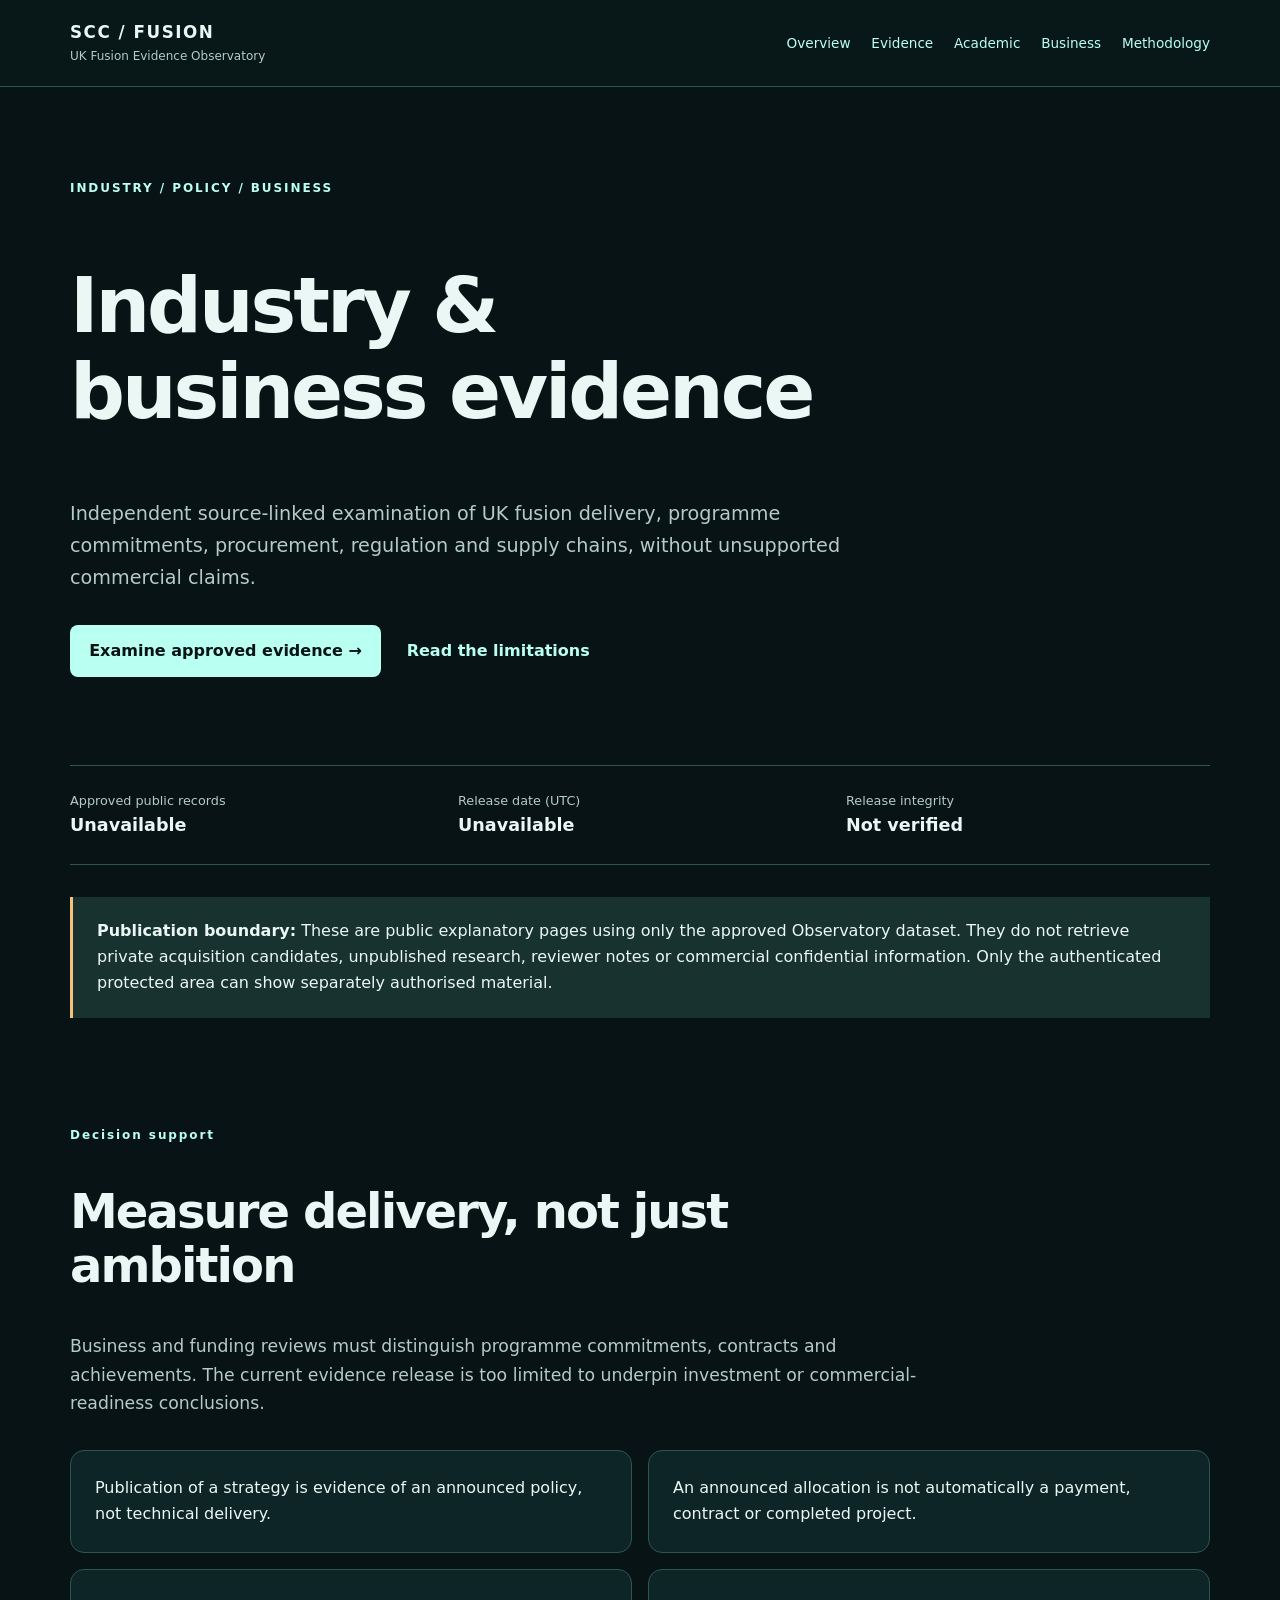
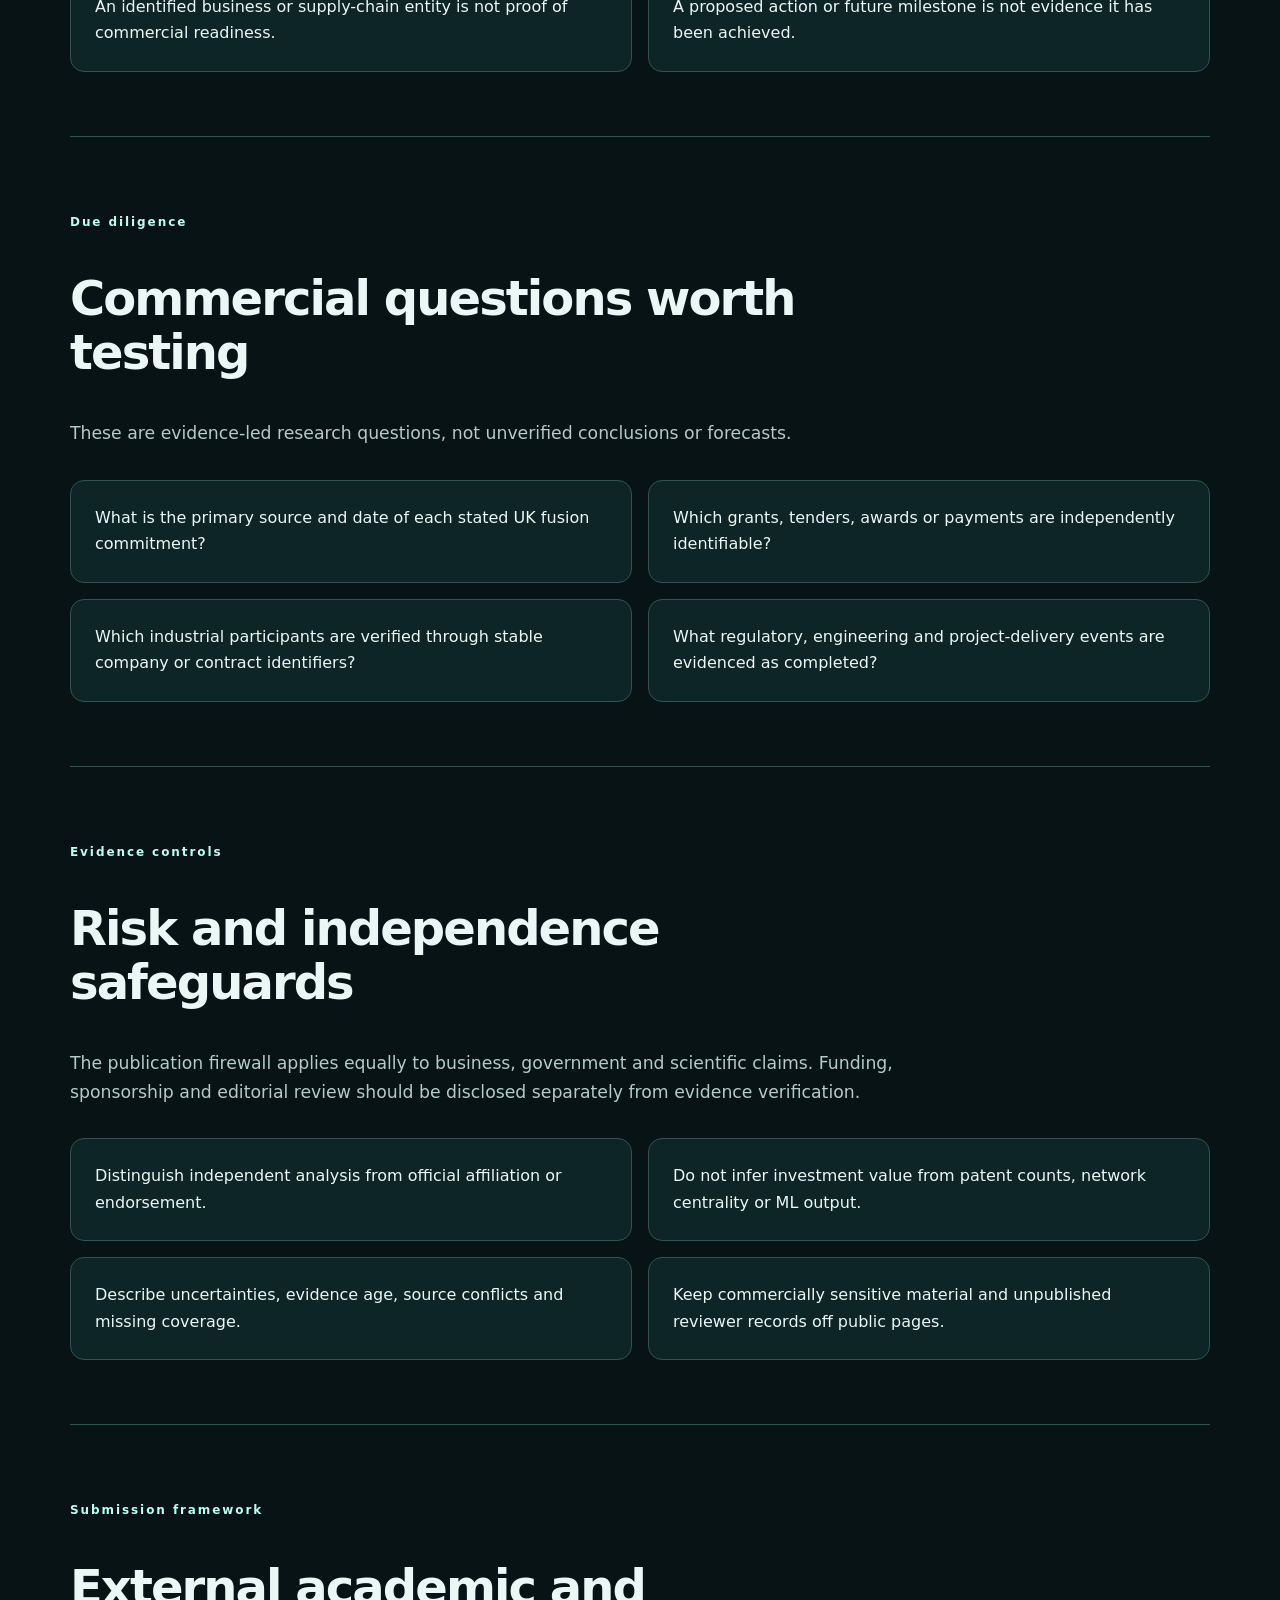
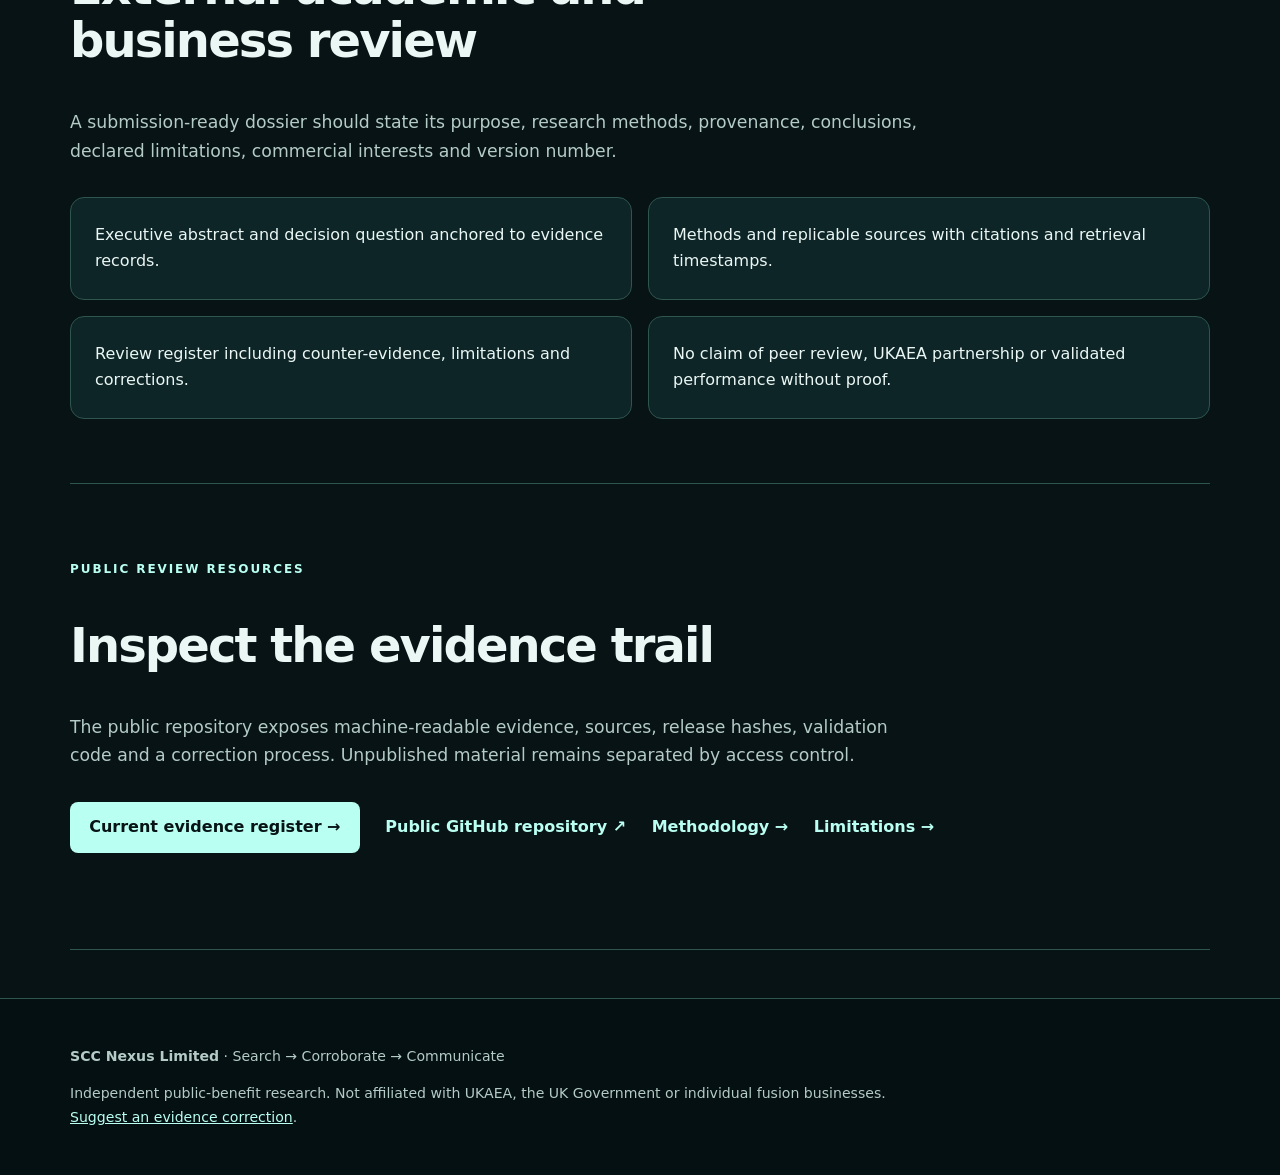
==== docs/business/index.html @ c36cbdc1 "Add redacted academic and industry evidence pages with release integrity verification" ====
<!doctype html>
<html lang="en-GB"><head>
<meta charset="utf-8"><meta name="viewport" content="width=device-width,initial-scale=1">
<meta name="description" content="Independent source-linked examination of UK fusion delivery, programme commitments, procurement, regulation and supply chains, without unsupported commercial claims.">
<meta name="robots" content="index,follow">
<link rel="canonical" href="https://www.sccnexus.co.uk/nuclear_fusion/business/">
<link rel="icon" href="../favicon.svg" type="image/svg+xml">
<link rel="apple-touch-icon" href="../apple-touch-icon.png" sizes="180x180">
<link rel="stylesheet" href="../assets/submission.css"><script defer src="../assets/submission.js"></script>
<title>Industry & business evidence | SCC Nexus UK Fusion Evidence</title></head><body>
<a class="skip" href="#main">Skip to content</a>
<header class="site-head"><div class="shell nav"><a class="wordmark" href="../index.html"><strong>SCC / FUSION</strong><small>UK Fusion Evidence Observatory</small></a><nav aria-label="Main menu"><a href="../index.html">Overview</a><a href="../explore.html">Evidence</a><a href="../research/">Academic</a><a href="../business/">Business</a><a href="../methodology.html">Methodology</a></nav></div></header>
<main id="main" class="shell"><section class="hero"><p class="kicker">INDUSTRY / POLICY / BUSINESS</p><h1>Industry & business evidence</h1><p class="lede">Independent source-linked examination of UK fusion delivery, programme commitments, procurement, regulation and supply chains, without unsupported commercial claims.</p><div class="links"><a class="primary" href="../explore.html">Examine approved evidence →</a><a href="../limitations.html">Read the limitations</a></div></section>
<div class="metrics" aria-label="Published evidence release status"><div><span>Approved public records</span><strong data-records>Checking</strong></div><div><span>Release date (UTC)</span><strong data-release-date>Checking</strong></div><div><span>Release integrity</span><strong data-integrity>Checking</strong></div></div>
<p class="caution"><strong>Publication boundary:</strong> These are public explanatory pages using only the approved Observatory dataset. They do not retrieve private acquisition candidates, unpublished research, reviewer notes or commercial confidential information. Only the authenticated protected area can show separately authorised material.</p>
<section aria-labelledby="section-0" class="brief-section"><p class="kicker">Decision support</p><h2 id="section-0">Measure delivery, not just ambition</h2><p class="section-intro">Business and funding reviews must distinguish programme commitments, contracts and achievements. The current evidence release is too limited to underpin investment or commercial-readiness conclusions.</p><div class="brief-grid"><div class="brief-card">Publication of a strategy is evidence of an announced policy, not technical delivery.</div><div class="brief-card">An announced allocation is not automatically a payment, contract or completed project.</div><div class="brief-card">An identified business or supply-chain entity is not proof of commercial readiness.</div><div class="brief-card">A proposed action or future milestone is not evidence it has been achieved.</div></div></section><section aria-labelledby="section-1" class="brief-section"><p class="kicker">Due diligence</p><h2 id="section-1">Commercial questions worth testing</h2><p class="section-intro">These are evidence-led research questions, not unverified conclusions or forecasts.</p><div class="brief-grid"><div class="brief-card">What is the primary source and date of each stated UK fusion commitment?</div><div class="brief-card">Which grants, tenders, awards or payments are independently identifiable?</div><div class="brief-card">Which industrial participants are verified through stable company or contract identifiers?</div><div class="brief-card">What regulatory, engineering and project-delivery events are evidenced as completed?</div></div></section><section aria-labelledby="section-2" class="brief-section"><p class="kicker">Evidence controls</p><h2 id="section-2">Risk and independence safeguards</h2><p class="section-intro">The publication firewall applies equally to business, government and scientific claims. Funding, sponsorship and editorial review should be disclosed separately from evidence verification.</p><div class="brief-grid"><div class="brief-card">Distinguish independent analysis from official affiliation or endorsement.</div><div class="brief-card">Do not infer investment value from patent counts, network centrality or ML output.</div><div class="brief-card">Describe uncertainties, evidence age, source conflicts and missing coverage.</div><div class="brief-card">Keep commercially sensitive material and unpublished reviewer records off public pages.</div></div></section><section aria-labelledby="section-3" class="brief-section"><p class="kicker">Submission framework</p><h2 id="section-3">External academic and business review</h2><p class="section-intro">A submission-ready dossier should state its purpose, research methods, provenance, conclusions, declared limitations, commercial interests and version number.</p><div class="brief-grid"><div class="brief-card">Executive abstract and decision question anchored to evidence records.</div><div class="brief-card">Methods and replicable sources with citations and retrieval timestamps.</div><div class="brief-card">Review register including counter-evidence, limitations and corrections.</div><div class="brief-card">No claim of peer review, UKAEA partnership or validated performance without proof.</div></div></section>
<section class="brief-section"><p class="kicker">PUBLIC REVIEW RESOURCES</p><h2>Inspect the evidence trail</h2><p class="section-intro">The public repository exposes machine-readable evidence, sources, release hashes, validation code and a correction process. Unpublished material remains separated by access control.</p><div class="links"><a class="primary" href="../explore.html">Current evidence register →</a><a href="https://github.com/sccnexusdata/UK-Fusion-Evidence-Observatory">Public GitHub repository ↗</a><a href="../methodology.html">Methodology →</a><a href="../limitations.html">Limitations →</a></div></section>
</main><footer><div class="shell"><p><strong>SCC Nexus Limited</strong> · Search → Corroborate → Communicate</p><p>Independent public-benefit research. Not affiliated with UKAEA, the UK Government or individual fusion businesses. <a href="https://github.com/sccnexusdata/UK-Fusion-Evidence-Observatory/issues/new/choose">Suggest an evidence correction</a>.</p></div></footer></body></html>
---- docs/assets/submission.css ----
:root{color-scheme:dark;--bg:#071315;--paper:#0e2527;--ink:#eaf7f4;--muted:#b4cbc6;--accent:#b9fff2;--line:#2e554e;--gold:#f4c17d}*{box-sizing:border-box}html{scroll-behavior:smooth}body{margin:0;background:var(--bg);color:var(--ink);font:16px/1.65 system-ui,-apple-system,"Segoe UI",sans-serif}a{color:var(--accent)}a:focus-visible{outline:3px solid var(--gold);outline-offset:3px}.shell{width:min(1140px,calc(100% - 40px));margin:auto}.skip{position:absolute;left:-9999px}.skip:focus{top:1rem;left:1rem;z-index:10;background:white;color:black;padding:.75rem}.site-head{border-bottom:1px solid var(--line);background:#081819}.nav{display:flex;justify-content:space-between;align-items:center;gap:1.5rem;min-height:86px}.wordmark{text-decoration:none;color:var(--ink)}.wordmark strong,.wordmark small{display:block}.wordmark strong{font-size:1.05rem;letter-spacing:.09em}.wordmark small{color:var(--muted);font-size:.75rem}.nav nav{display:flex;flex-wrap:wrap;gap:1.3rem}.nav nav a{font-size:.85rem;text-decoration:none}.nav nav a:hover{text-decoration:underline}h1,h2{letter-spacing:-.04em;line-height:1.12}h1{font-size:clamp(2.7rem,6vw,5.2rem);max-width:15ch}h2{font-size:clamp(1.9rem,4vw,3rem)}.hero{padding:5rem 0 3.5rem}.kicker{font-size:.75rem;letter-spacing:.16em;color:var(--accent);font-weight:800}.lede{max-width:850px;color:var(--muted);font-size:1.2rem}.links{display:flex;flex-wrap:wrap;align-items:center;gap:1rem 1.6rem;margin:2rem 0}.links a{text-decoration:none;font-weight:700}.links .primary{background:var(--accent);color:var(--bg);padding:.78rem 1.2rem;border-radius:8px}.metrics{display:grid;grid-template-columns:repeat(3,1fr);gap:1.5rem;border-block:1px solid var(--line);padding:1.5rem 0}.metrics span,.metrics strong{display:block}.metrics span{font-size:.8rem;color:var(--muted)}.metrics strong{font-size:1.1rem}.caution{padding:1.3rem 1.5rem;background:#18322f;border-left:3px solid var(--gold);margin:2rem 0;color:var(--ink)}.brief-section{padding:4rem 0;border-bottom:1px solid var(--line)}.brief-section h2{max-width:780px}.section-intro{max-width:850px;font-size:1.08rem;color:var(--muted)}.brief-grid{display:grid;grid-template-columns:repeat(2,minmax(0,1fr));gap:1rem;margin-top:2rem}.brief-card{background:var(--paper);padding:1.5rem;border:1px solid var(--line);border-radius:14px;color:var(--ink)}footer{margin-top:3rem;padding:2rem 0;border-top:1px solid var(--line);background:#041012;color:var(--muted);font-size:.88rem}footer p{max-width:850px}@media(max-width:780px){.nav{align-items:flex-start;flex-direction:column;padding:1rem 0}.hero{padding:3rem 0 1.5rem}.brief-grid{grid-template-columns:1fr}}@media(max-width:530px){.shell{width:calc(100% - 28px)}.metrics{grid-template-columns:1fr;gap:.75rem}.nav nav{gap:.5rem .9rem}}@media(prefers-reduced-motion:reduce){html{scroll-behavior:auto}}
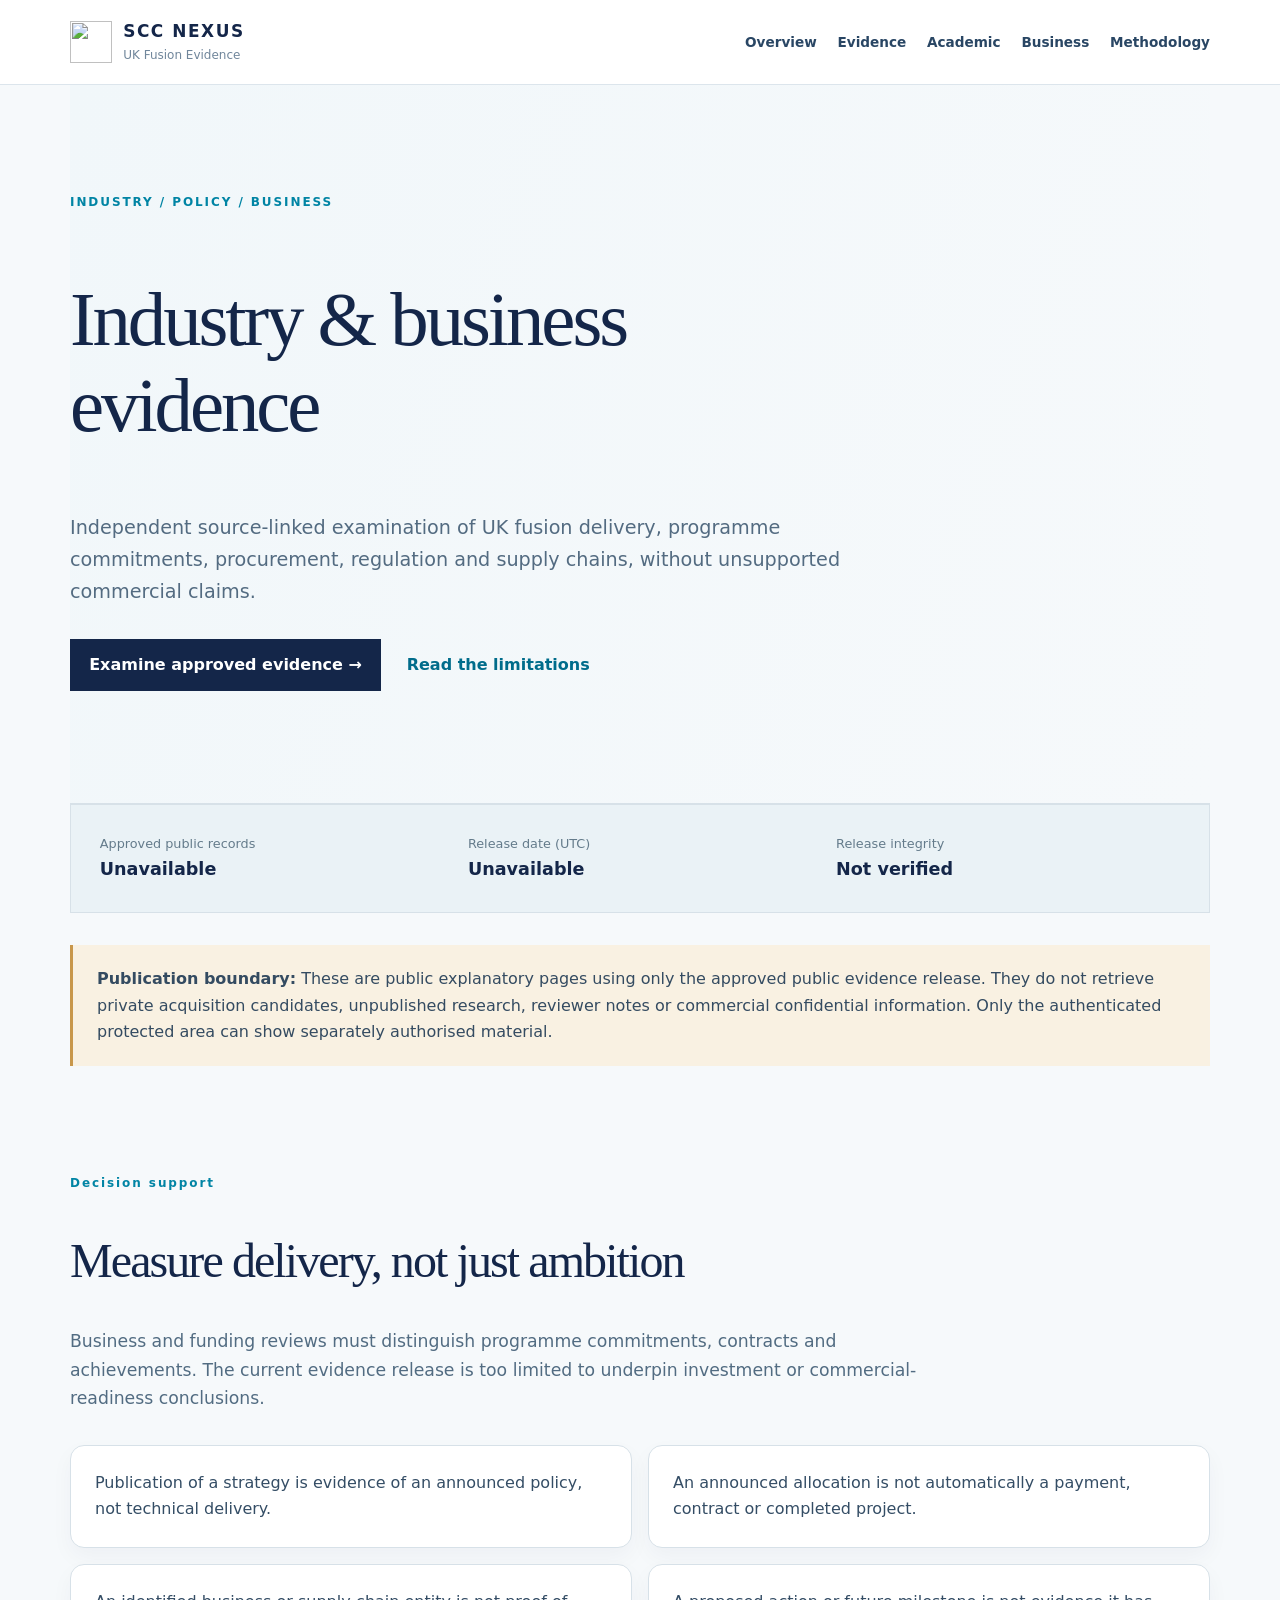
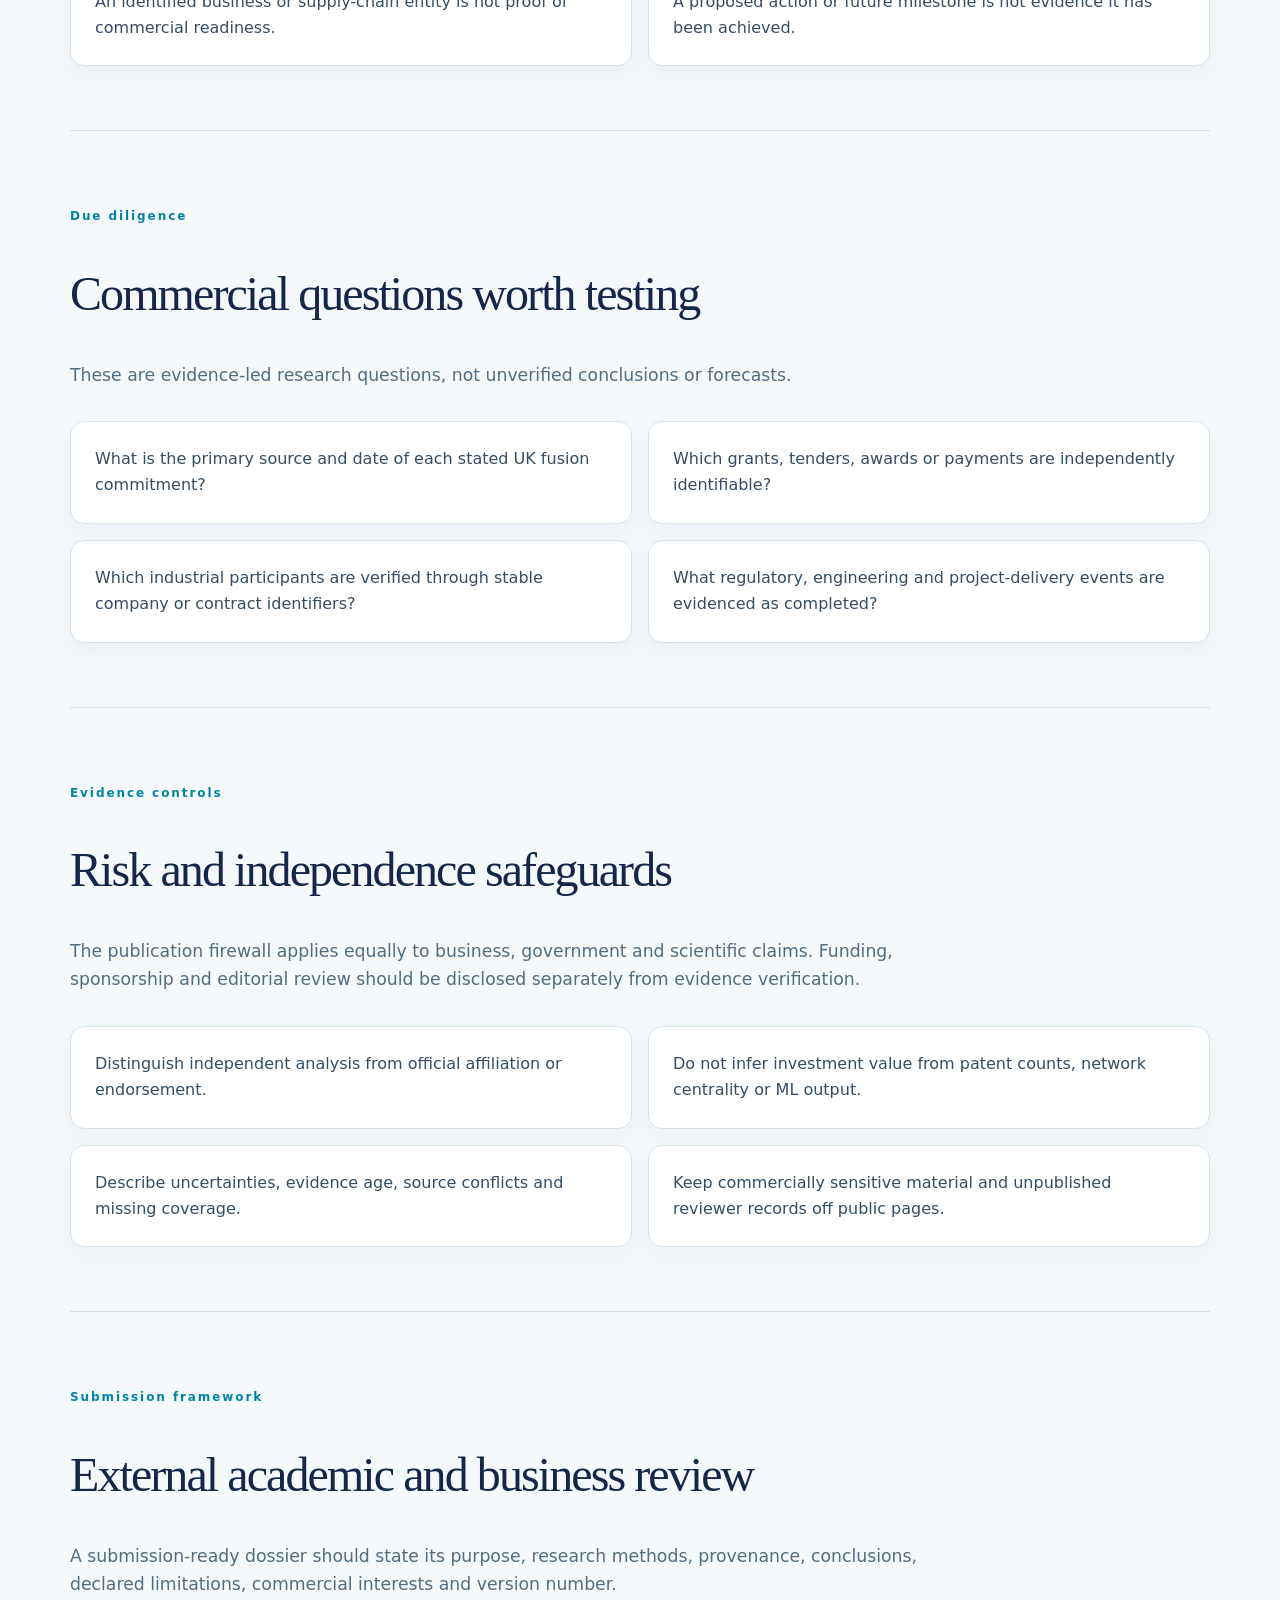
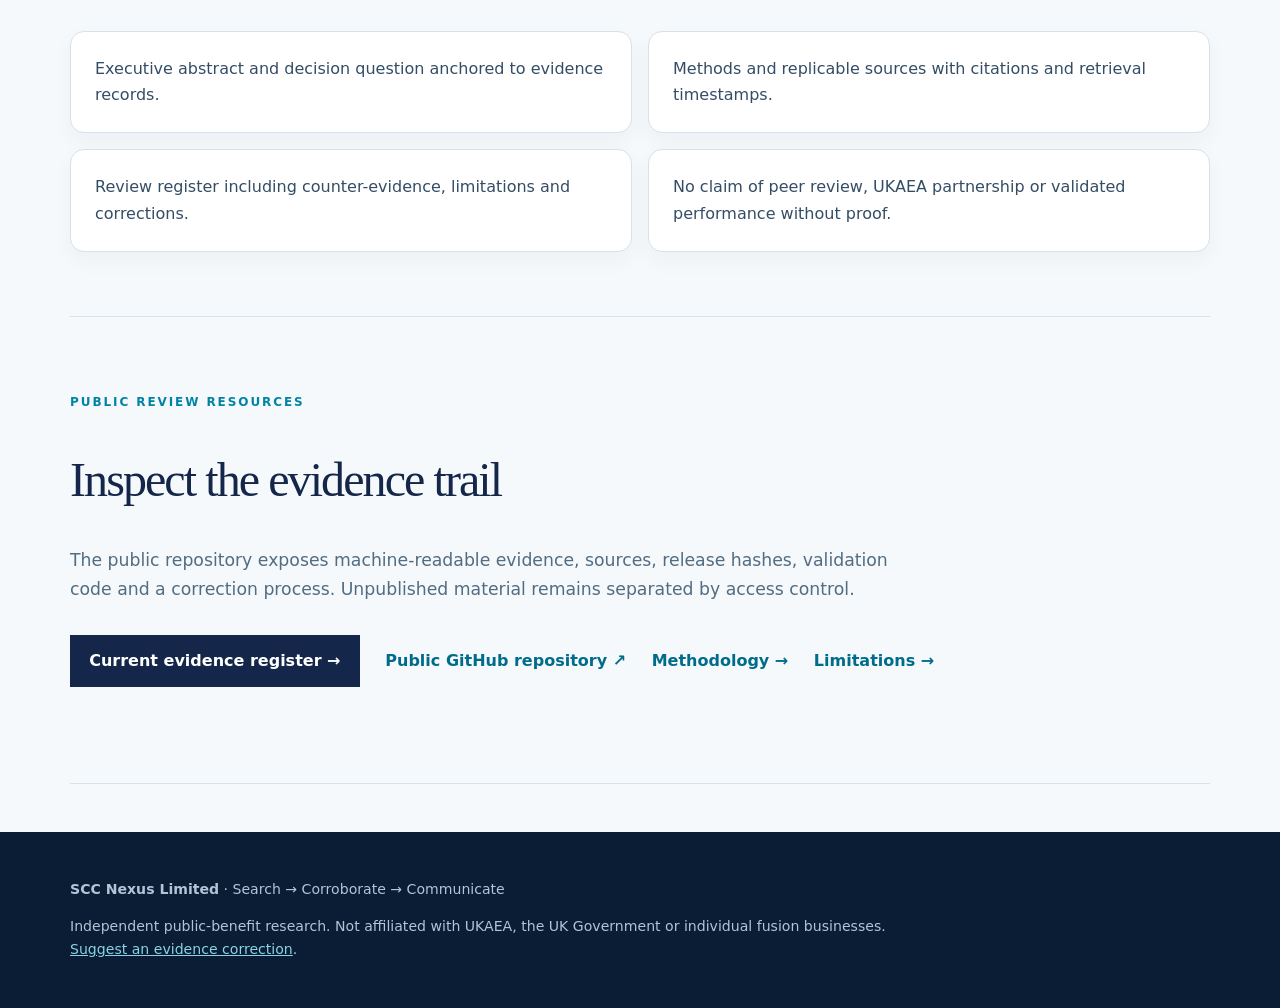
==== commit ae7fa0eb: "Apply official SCC Nexus branding to evidence, academic and industry pages" ====
--- a/docs/business/index.html
+++ b/docs/business/index.html
@@ -3,16 +3,16 @@
 <meta charset="utf-8"><meta name="viewport" content="width=device-width,initial-scale=1">
 <meta name="description" content="Independent source-linked examination of UK fusion delivery, programme commitments, procurement, regulation and supply chains, without unsupported commercial claims.">
 <meta name="robots" content="index,follow">
-<link rel="canonical" href="https://www.sccnexus.co.uk/nuclear_fusion/business/">
-<link rel="icon" href="../favicon.svg" type="image/svg+xml">
-<link rel="apple-touch-icon" href="../apple-touch-icon.png" sizes="180x180">
+<link rel="canonical" href="https://sccnexus.co.uk/nuclear_fusion/business/">
+<link rel="icon" href="/assets/brand/nexus-mark.svg" type="image/svg+xml">
+<link rel="apple-touch-icon" href="/assets/brand/apple-touch-icon.png" sizes="180x180">
 <link rel="stylesheet" href="../assets/submission.css"><script defer src="../assets/submission.js"></script>
 <title>Industry & business evidence | SCC Nexus UK Fusion Evidence</title></head><body>
 <a class="skip" href="#main">Skip to content</a>
-<header class="site-head"><div class="shell nav"><a class="wordmark" href="../index.html"><strong>SCC / FUSION</strong><small>UK Fusion Evidence Observatory</small></a><nav aria-label="Main menu"><a href="../index.html">Overview</a><a href="../explore.html">Evidence</a><a href="../research/">Academic</a><a href="../business/">Business</a><a href="../methodology.html">Methodology</a></nav></div></header>
+<header class="site-head"><div class="shell nav"><a class="wordmark" href="../index.html"><img class="brand-nexus" src="/assets/brand/nexus-mark.svg" alt="" width="42" height="42"><span><strong>SCC NEXUS</strong><small>UK Fusion Evidence</small></span></a><nav aria-label="Main menu"><a href="../index.html">Overview</a><a href="../explore.html">Evidence</a><a href="../research/">Academic</a><a href="../business/">Business</a><a href="../methodology.html">Methodology</a></nav></div></header>
 <main id="main" class="shell"><section class="hero"><p class="kicker">INDUSTRY / POLICY / BUSINESS</p><h1>Industry & business evidence</h1><p class="lede">Independent source-linked examination of UK fusion delivery, programme commitments, procurement, regulation and supply chains, without unsupported commercial claims.</p><div class="links"><a class="primary" href="../explore.html">Examine approved evidence →</a><a href="../limitations.html">Read the limitations</a></div></section>
 <div class="metrics" aria-label="Published evidence release status"><div><span>Approved public records</span><strong data-records>Checking</strong></div><div><span>Release date (UTC)</span><strong data-release-date>Checking</strong></div><div><span>Release integrity</span><strong data-integrity>Checking</strong></div></div>
-<p class="caution"><strong>Publication boundary:</strong> These are public explanatory pages using only the approved Observatory dataset. They do not retrieve private acquisition candidates, unpublished research, reviewer notes or commercial confidential information. Only the authenticated protected area can show separately authorised material.</p>
+<p class="caution"><strong>Publication boundary:</strong> These are public explanatory pages using only the approved public evidence release. They do not retrieve private acquisition candidates, unpublished research, reviewer notes or commercial confidential information. Only the authenticated protected area can show separately authorised material.</p>
 <section aria-labelledby="section-0" class="brief-section"><p class="kicker">Decision support</p><h2 id="section-0">Measure delivery, not just ambition</h2><p class="section-intro">Business and funding reviews must distinguish programme commitments, contracts and achievements. The current evidence release is too limited to underpin investment or commercial-readiness conclusions.</p><div class="brief-grid"><div class="brief-card">Publication of a strategy is evidence of an announced policy, not technical delivery.</div><div class="brief-card">An announced allocation is not automatically a payment, contract or completed project.</div><div class="brief-card">An identified business or supply-chain entity is not proof of commercial readiness.</div><div class="brief-card">A proposed action or future milestone is not evidence it has been achieved.</div></div></section><section aria-labelledby="section-1" class="brief-section"><p class="kicker">Due diligence</p><h2 id="section-1">Commercial questions worth testing</h2><p class="section-intro">These are evidence-led research questions, not unverified conclusions or forecasts.</p><div class="brief-grid"><div class="brief-card">What is the primary source and date of each stated UK fusion commitment?</div><div class="brief-card">Which grants, tenders, awards or payments are independently identifiable?</div><div class="brief-card">Which industrial participants are verified through stable company or contract identifiers?</div><div class="brief-card">What regulatory, engineering and project-delivery events are evidenced as completed?</div></div></section><section aria-labelledby="section-2" class="brief-section"><p class="kicker">Evidence controls</p><h2 id="section-2">Risk and independence safeguards</h2><p class="section-intro">The publication firewall applies equally to business, government and scientific claims. Funding, sponsorship and editorial review should be disclosed separately from evidence verification.</p><div class="brief-grid"><div class="brief-card">Distinguish independent analysis from official affiliation or endorsement.</div><div class="brief-card">Do not infer investment value from patent counts, network centrality or ML output.</div><div class="brief-card">Describe uncertainties, evidence age, source conflicts and missing coverage.</div><div class="brief-card">Keep commercially sensitive material and unpublished reviewer records off public pages.</div></div></section><section aria-labelledby="section-3" class="brief-section"><p class="kicker">Submission framework</p><h2 id="section-3">External academic and business review</h2><p class="section-intro">A submission-ready dossier should state its purpose, research methods, provenance, conclusions, declared limitations, commercial interests and version number.</p><div class="brief-grid"><div class="brief-card">Executive abstract and decision question anchored to evidence records.</div><div class="brief-card">Methods and replicable sources with citations and retrieval timestamps.</div><div class="brief-card">Review register including counter-evidence, limitations and corrections.</div><div class="brief-card">No claim of peer review, UKAEA partnership or validated performance without proof.</div></div></section>
 <section class="brief-section"><p class="kicker">PUBLIC REVIEW RESOURCES</p><h2>Inspect the evidence trail</h2><p class="section-intro">The public repository exposes machine-readable evidence, sources, release hashes, validation code and a correction process. Unpublished material remains separated by access control.</p><div class="links"><a class="primary" href="../explore.html">Current evidence register →</a><a href="https://github.com/sccnexusdata/UK-Fusion-Evidence-Observatory">Public GitHub repository ↗</a><a href="../methodology.html">Methodology →</a><a href="../limitations.html">Limitations →</a></div></section>
 </main><footer><div class="shell"><p><strong>SCC Nexus Limited</strong> · Search → Corroborate → Communicate</p><p>Independent public-benefit research. Not affiliated with UKAEA, the UK Government or individual fusion businesses. <a href="https://github.com/sccnexusdata/UK-Fusion-Evidence-Observatory/issues/new/choose">Suggest an evidence correction</a>.</p></div></footer></body></html>
--- a/docs/assets/submission.css
+++ b/docs/assets/submission.css
@@ -1 +1,3 @@
-:root{color-scheme:dark;--bg:#071315;--paper:#0e2527;--ink:#eaf7f4;--muted:#b4cbc6;--accent:#b9fff2;--line:#2e554e;--gold:#f4c17d}*{box-sizing:border-box}html{scroll-behavior:smooth}body{margin:0;background:var(--bg);color:var(--ink);font:16px/1.65 system-ui,-apple-system,"Segoe UI",sans-serif}a{color:var(--accent)}a:focus-visible{outline:3px solid var(--gold);outline-offset:3px}.shell{width:min(1140px,calc(100% - 40px));margin:auto}.skip{position:absolute;left:-9999px}.skip:focus{top:1rem;left:1rem;z-index:10;background:white;color:black;padding:.75rem}.site-head{border-bottom:1px solid var(--line);background:#081819}.nav{display:flex;justify-content:space-between;align-items:center;gap:1.5rem;min-height:86px}.wordmark{text-decoration:none;color:var(--ink)}.wordmark strong,.wordmark small{display:block}.wordmark strong{font-size:1.05rem;letter-spacing:.09em}.wordmark small{color:var(--muted);font-size:.75rem}.nav nav{display:flex;flex-wrap:wrap;gap:1.3rem}.nav nav a{font-size:.85rem;text-decoration:none}.nav nav a:hover{text-decoration:underline}h1,h2{letter-spacing:-.04em;line-height:1.12}h1{font-size:clamp(2.7rem,6vw,5.2rem);max-width:15ch}h2{font-size:clamp(1.9rem,4vw,3rem)}.hero{padding:5rem 0 3.5rem}.kicker{font-size:.75rem;letter-spacing:.16em;color:var(--accent);font-weight:800}.lede{max-width:850px;color:var(--muted);font-size:1.2rem}.links{display:flex;flex-wrap:wrap;align-items:center;gap:1rem 1.6rem;margin:2rem 0}.links a{text-decoration:none;font-weight:700}.links .primary{background:var(--accent);color:var(--bg);padding:.78rem 1.2rem;border-radius:8px}.metrics{display:grid;grid-template-columns:repeat(3,1fr);gap:1.5rem;border-block:1px solid var(--line);padding:1.5rem 0}.metrics span,.metrics strong{display:block}.metrics span{font-size:.8rem;color:var(--muted)}.metrics strong{font-size:1.1rem}.caution{padding:1.3rem 1.5rem;background:#18322f;border-left:3px solid var(--gold);margin:2rem 0;color:var(--ink)}.brief-section{padding:4rem 0;border-bottom:1px solid var(--line)}.brief-section h2{max-width:780px}.section-intro{max-width:850px;font-size:1.08rem;color:var(--muted)}.brief-grid{display:grid;grid-template-columns:repeat(2,minmax(0,1fr));gap:1rem;margin-top:2rem}.brief-card{background:var(--paper);padding:1.5rem;border:1px solid var(--line);border-radius:14px;color:var(--ink)}footer{margin-top:3rem;padding:2rem 0;border-top:1px solid var(--line);background:#041012;color:var(--muted);font-size:.88rem}footer p{max-width:850px}@media(max-width:780px){.nav{align-items:flex-start;flex-direction:column;padding:1rem 0}.hero{padding:3rem 0 1.5rem}.brief-grid{grid-template-columns:1fr}}@media(max-width:530px){.shell{width:calc(100% - 28px)}.metrics{grid-template-columns:1fr;gap:.75rem}.nav nav{gap:.5rem .9rem}}@media(prefers-reduced-motion:reduce){html{scroll-behavior:auto}}+:root{color-scheme:dark;--bg:#071315;--paper:#0e2527;--ink:#eaf7f4;--muted:#b4cbc6;--accent:#b9fff2;--line:#2e554e;--gold:#f4c17d}*{box-sizing:border-box}html{scroll-behavior:smooth}body{margin:0;background:var(--bg);color:var(--ink);font:16px/1.65 system-ui,-apple-system,"Segoe UI",sans-serif}a{color:var(--accent)}a:focus-visible{outline:3px solid var(--gold);outline-offset:3px}.shell{width:min(1140px,calc(100% - 40px));margin:auto}.skip{position:absolute;left:-9999px}.skip:focus{top:1rem;left:1rem;z-index:10;background:white;color:black;padding:.75rem}.site-head{border-bottom:1px solid var(--line);background:#081819}.nav{display:flex;justify-content:space-between;align-items:center;gap:1.5rem;min-height:86px}.wordmark{text-decoration:none;color:var(--ink)}.wordmark strong,.wordmark small{display:block}.wordmark strong{font-size:1.05rem;letter-spacing:.09em}.wordmark small{color:var(--muted);font-size:.75rem}.nav nav{display:flex;flex-wrap:wrap;gap:1.3rem}.nav nav a{font-size:.85rem;text-decoration:none}.nav nav a:hover{text-decoration:underline}h1,h2{letter-spacing:-.04em;line-height:1.12}h1{font-size:clamp(2.7rem,6vw,5.2rem);max-width:15ch}h2{font-size:clamp(1.9rem,4vw,3rem)}.hero{padding:5rem 0 3.5rem}.kicker{font-size:.75rem;letter-spacing:.16em;color:var(--accent);font-weight:800}.lede{max-width:850px;color:var(--muted);font-size:1.2rem}.links{display:flex;flex-wrap:wrap;align-items:center;gap:1rem 1.6rem;margin:2rem 0}.links a{text-decoration:none;font-weight:700}.links .primary{background:var(--accent);color:var(--bg);padding:.78rem 1.2rem;border-radius:8px}.metrics{display:grid;grid-template-columns:repeat(3,1fr);gap:1.5rem;border-block:1px solid var(--line);padding:1.5rem 0}.metrics span,.metrics strong{display:block}.metrics span{font-size:.8rem;color:var(--muted)}.metrics strong{font-size:1.1rem}.caution{padding:1.3rem 1.5rem;background:#18322f;border-left:3px solid var(--gold);margin:2rem 0;color:var(--ink)}.brief-section{padding:4rem 0;border-bottom:1px solid var(--line)}.brief-section h2{max-width:780px}.section-intro{max-width:850px;font-size:1.08rem;color:var(--muted)}.brief-grid{display:grid;grid-template-columns:repeat(2,minmax(0,1fr));gap:1rem;margin-top:2rem}.brief-card{background:var(--paper);padding:1.5rem;border:1px solid var(--line);border-radius:14px;color:var(--ink)}footer{margin-top:3rem;padding:2rem 0;border-top:1px solid var(--line);background:#041012;color:var(--muted);font-size:.88rem}footer p{max-width:850px}@media(max-width:780px){.nav{align-items:flex-start;flex-direction:column;padding:1rem 0}.hero{padding:3rem 0 1.5rem}.brief-grid{grid-template-columns:1fr}}@media(max-width:530px){.shell{width:calc(100% - 28px)}.metrics{grid-template-columns:1fr;gap:.75rem}.nav nav{gap:.5rem .9rem}}@media(prefers-reduced-motion:reduce){html{scroll-behavior:auto}}
+/* SCC Nexus corporate brand alignment — October 2026 */
+:root{color-scheme:light;--bg:#f6f9fb;--paper:#fff;--ink:#142649;--muted:#536b81;--accent:#087c99;--line:#d7e1e8;--gold:#d5a056}body{background:var(--bg);color:var(--ink)}.site-head{background:#fff;border-bottom:1px solid #dce5ec}.nav{min-height:84px}.wordmark{display:inline-flex;align-items:center;gap:.7rem;color:#142649}.wordmark .brand-nexus{width:42px;height:42px}.wordmark span{display:block}.wordmark strong{font-size:1.06rem;font-weight:850}.wordmark small{color:#70869b}.nav nav a{color:#294664;font-weight:750}.hero{padding-top:6rem;padding-bottom:5rem;position:relative;background:linear-gradient(110deg,#f1f7fa,transparent);border-bottom:1px solid var(--line)}.hero h1{font-family:Georgia,"Times New Roman",serif;font-weight:500;color:#142649}.hero .lede{color:#536b81}.kicker{color:#0084a4}.links a{color:#006c8b}.links .primary{background:#142649;color:white;border-radius:0}.metrics{background:#eaf2f6;border:1px solid #d7e1e8;padding:1.8rem}.metrics span{color:#647b8b}.metrics strong{color:#142649}.caution{background:#f9f1e2;border-color:#c8974b;color:#344b61}.brief-section{border-color:#d7e1e8}.brief-section h2{font-family:Georgia,"Times New Roman",serif;color:#142649;font-weight:500}.brief-card{box-shadow:0 9px 22px rgba(18,36,69,.04);color:#344d65}.section-intro{color:#526c82}footer{background:#0a1d34;color:#afc6d7;border-top:0}footer a{color:#89d3e5}@media(max-width:780px){.nav{gap:1rem}.nav nav{gap:.45rem .8rem}}
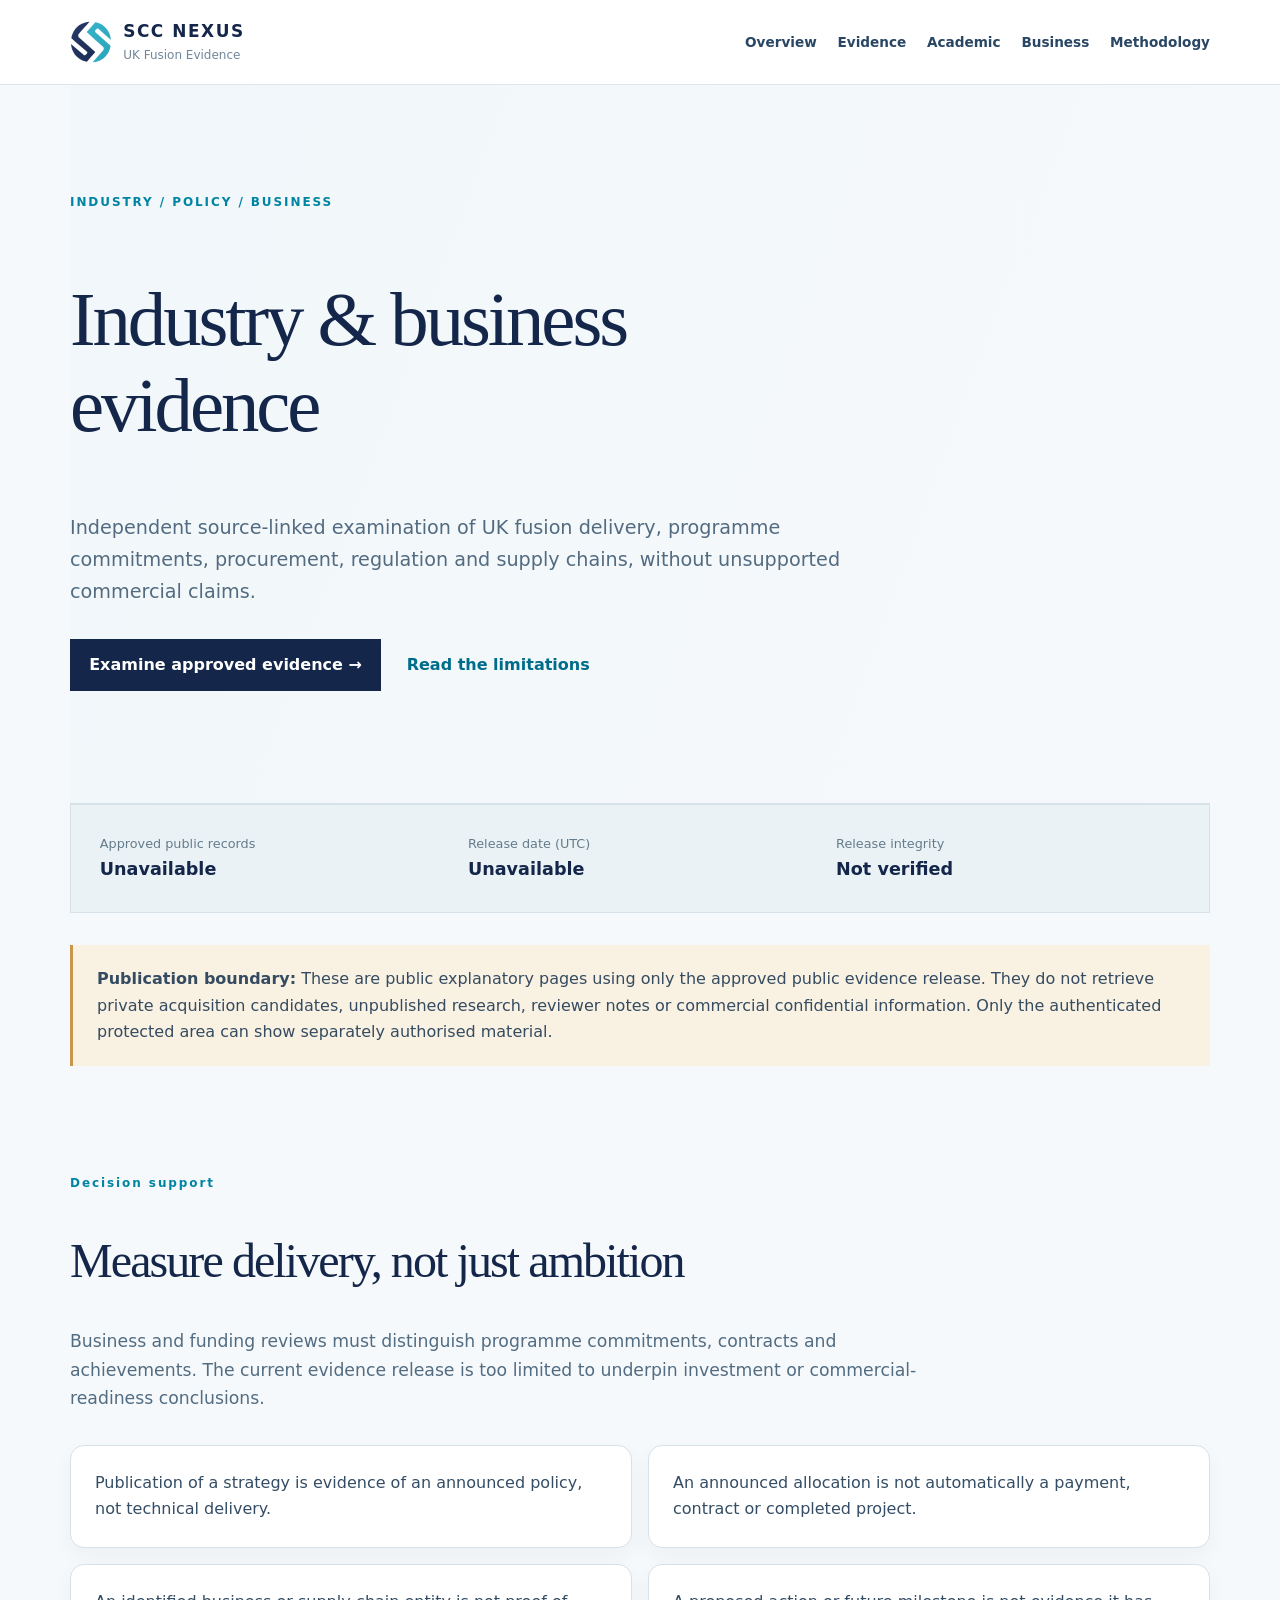
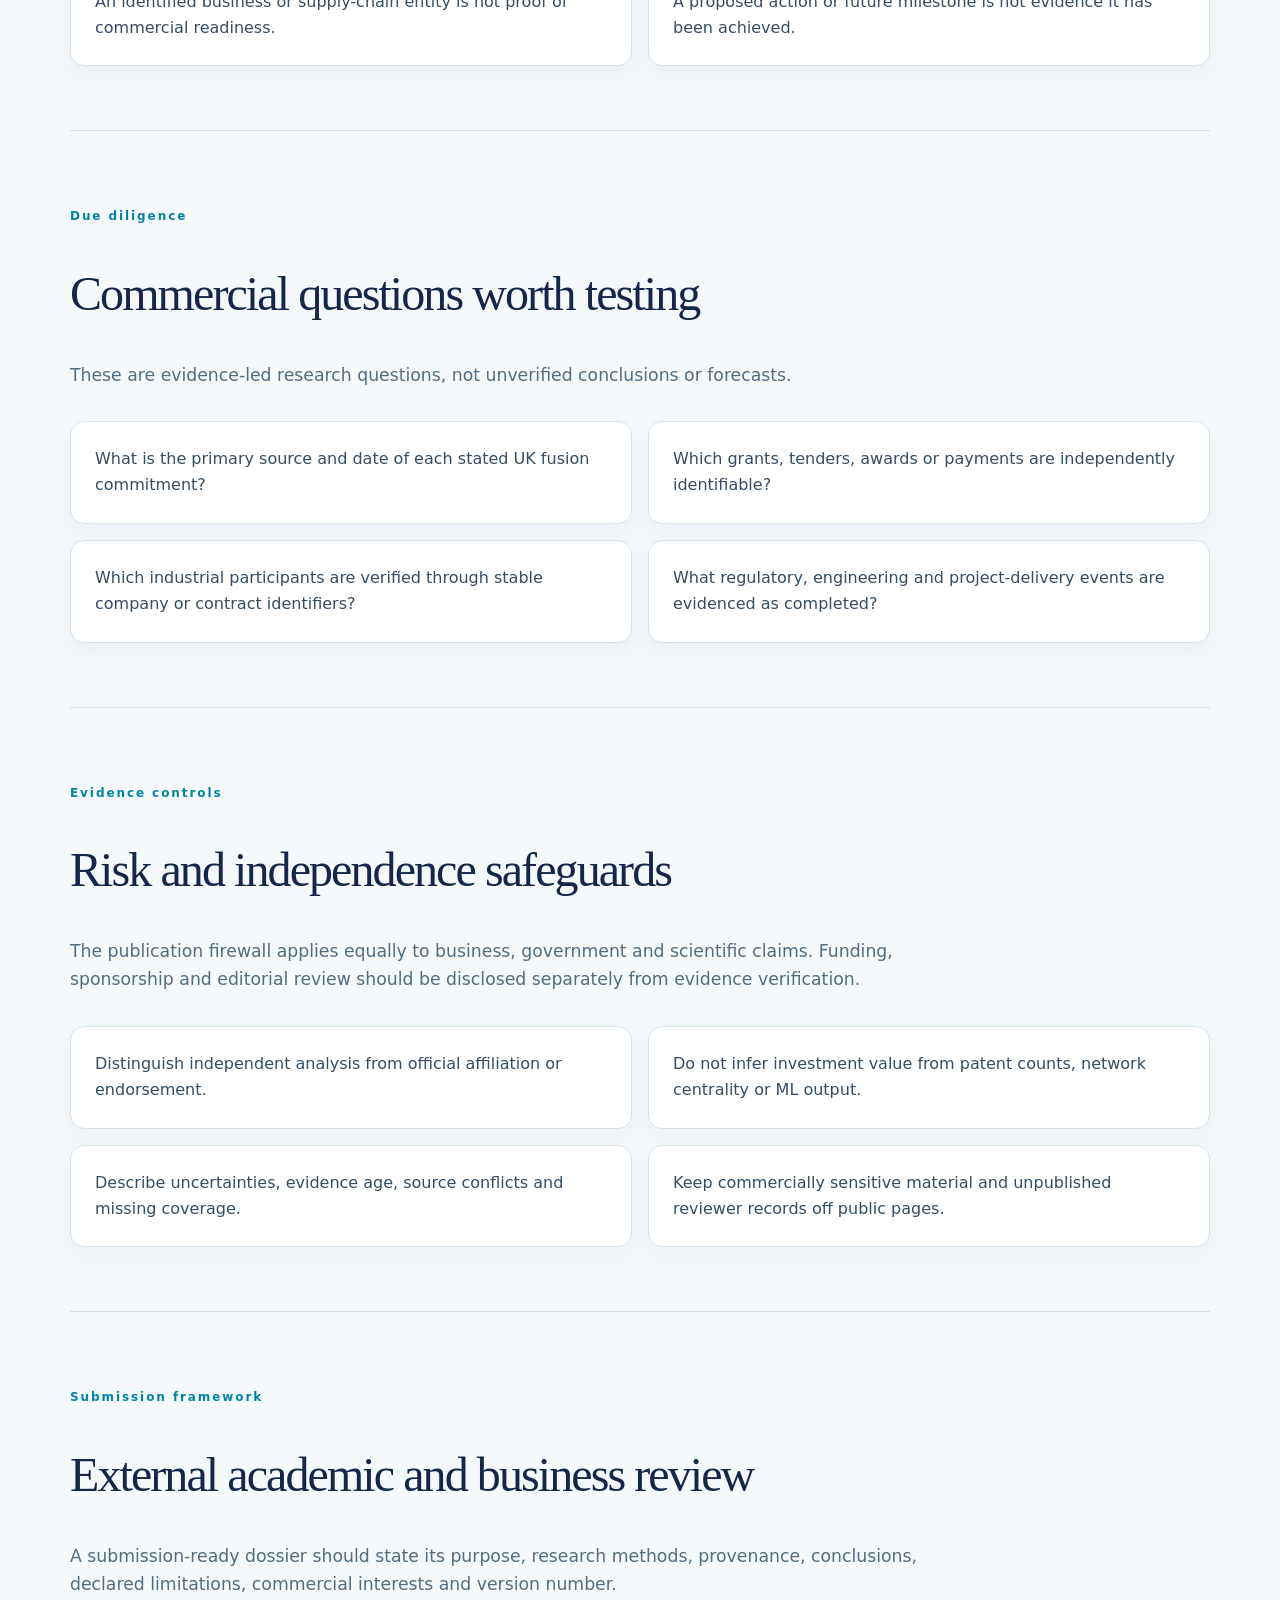
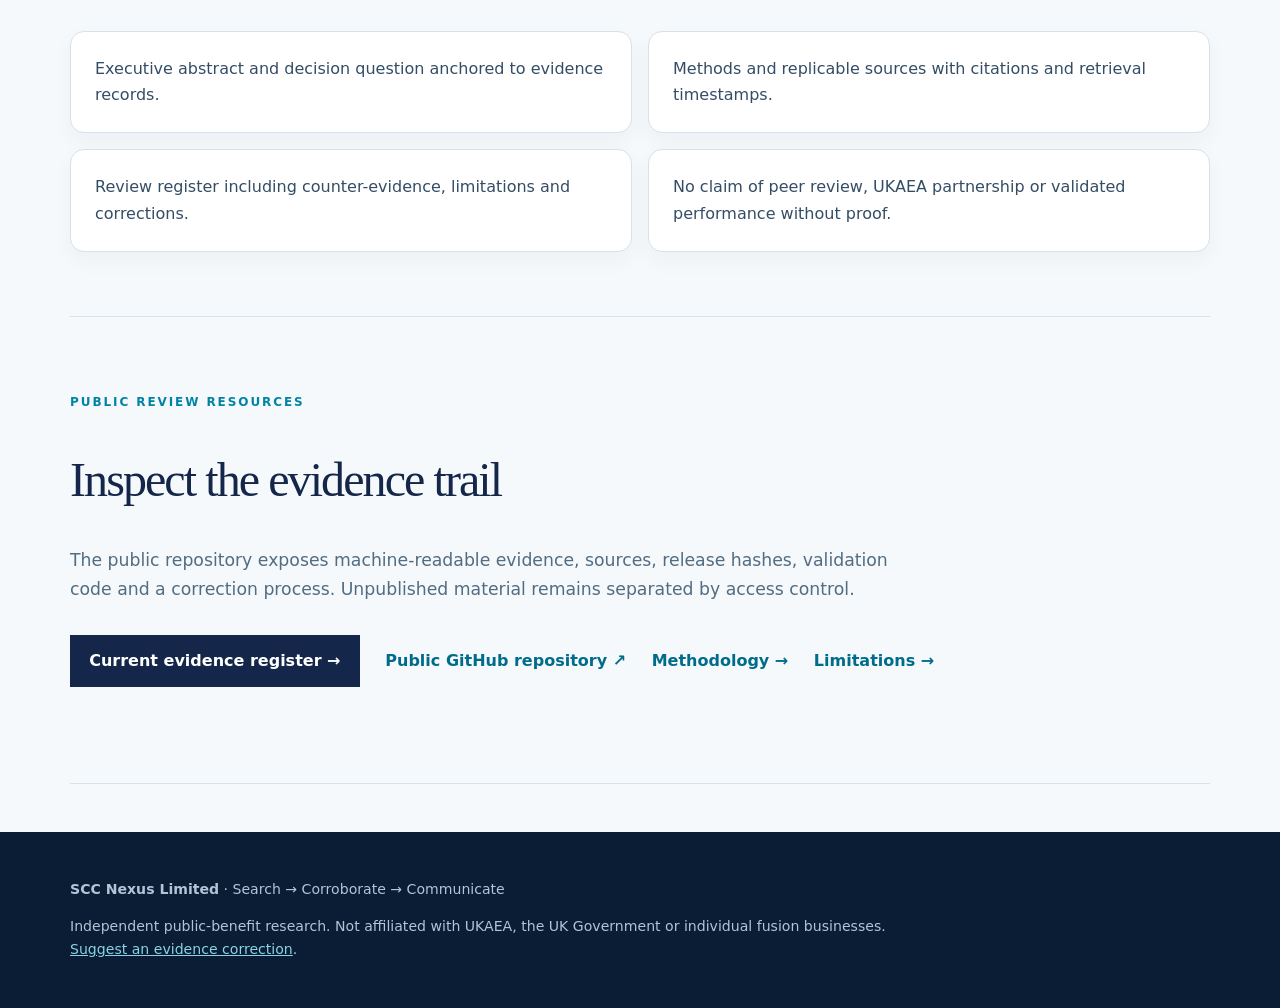
==== commit ffcfaa10: "Unify SCC brand assets, correct secondary navigation and enforce release-safe regression checks" ====
--- a/docs/business/index.html
+++ b/docs/business/index.html
@@ -4,12 +4,12 @@
 <meta name="description" content="Independent source-linked examination of UK fusion delivery, programme commitments, procurement, regulation and supply chains, without unsupported commercial claims.">
 <meta name="robots" content="index,follow">
 <link rel="canonical" href="https://sccnexus.co.uk/nuclear_fusion/business/">
-<link rel="icon" href="/assets/brand/nexus-mark.svg" type="image/svg+xml">
+<link rel="icon" href="../favicon.svg" type="image/svg+xml">
 <link rel="apple-touch-icon" href="/assets/brand/apple-touch-icon.png" sizes="180x180">
 <link rel="stylesheet" href="../assets/submission.css"><script defer src="../assets/submission.js"></script>
 <title>Industry & business evidence | SCC Nexus UK Fusion Evidence</title></head><body>
 <a class="skip" href="#main">Skip to content</a>
-<header class="site-head"><div class="shell nav"><a class="wordmark" href="../index.html"><img class="brand-nexus" src="/assets/brand/nexus-mark.svg" alt="" width="42" height="42"><span><strong>SCC NEXUS</strong><small>UK Fusion Evidence</small></span></a><nav aria-label="Main menu"><a href="../index.html">Overview</a><a href="../explore.html">Evidence</a><a href="../research/">Academic</a><a href="../business/">Business</a><a href="../methodology.html">Methodology</a></nav></div></header>
+<header class="site-head"><div class="shell nav"><a class="wordmark" href="../index.html"><img class="brand-nexus" src="../favicon.svg" alt="" width="42" height="42"><span><strong>SCC NEXUS</strong><small>UK Fusion Evidence</small></span></a><nav aria-label="Main menu"><a href="../index.html">Overview</a><a href="../explore.html">Evidence</a><a href="../research/">Academic</a><a href="../business/">Business</a><a href="../methodology.html">Methodology</a></nav></div></header>
 <main id="main" class="shell"><section class="hero"><p class="kicker">INDUSTRY / POLICY / BUSINESS</p><h1>Industry & business evidence</h1><p class="lede">Independent source-linked examination of UK fusion delivery, programme commitments, procurement, regulation and supply chains, without unsupported commercial claims.</p><div class="links"><a class="primary" href="../explore.html">Examine approved evidence →</a><a href="../limitations.html">Read the limitations</a></div></section>
 <div class="metrics" aria-label="Published evidence release status"><div><span>Approved public records</span><strong data-records>Checking</strong></div><div><span>Release date (UTC)</span><strong data-release-date>Checking</strong></div><div><span>Release integrity</span><strong data-integrity>Checking</strong></div></div>
 <p class="caution"><strong>Publication boundary:</strong> These are public explanatory pages using only the approved public evidence release. They do not retrieve private acquisition candidates, unpublished research, reviewer notes or commercial confidential information. Only the authenticated protected area can show separately authorised material.</p>
